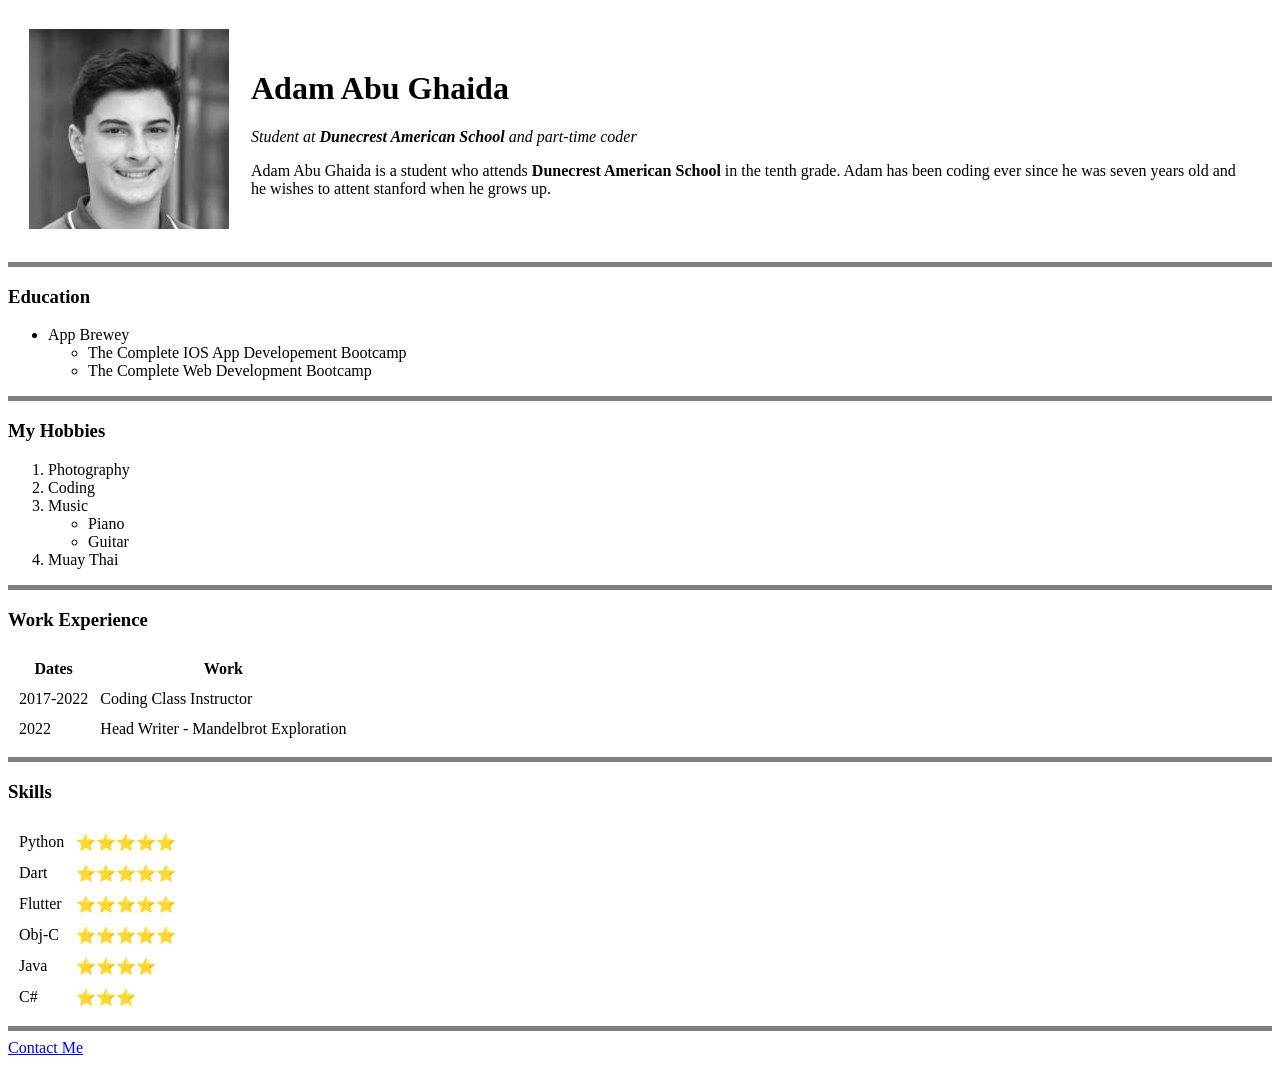
==== index.html @ d2e4e64f "Add Content" ====
<!DOCTYPE html>
<html lang="en" dir="ltr">

<head>
  <meta charset="utf-8">
  <title>Corded Dev</title>
</head>

<body>
  <table cellspacing='20'>
    <tr>
      <td> <img src="adama.jpeg" alt="me"></td>
      <td>
        <h1>Adam Abu Ghaida</h1>
        <p><em>Student at <strong>Dunecrest American School</strong> and part-time coder</em></p>

        <p>Adam Abu Ghaida is a student who attends <strong>Dunecrest American School</strong> in the tenth grade. Adam has been coding ever since he was seven years old and he wishes to attent stanford when he grows up.</p>
      </td>
    </tr>
  </table>


  <hr size='5' noshade>
  <h3>Education</h3>
  <ul>
    <li>App Brewey <ul>
        <li>The Complete IOS App Developement Bootcamp</li>
        <li>The Complete Web Development Bootcamp</li>
      </ul>
    </li>
  </ul>
  <hr size='5' noshade>
  <h3>My Hobbies</h3>
  <ol>
    <li>Photography</li>
    <li>Coding</li>
    <li>Music
      <ul>
        <li>Piano</li>
        <li>Guitar</li>
      </ul>
    </li>
    <li>Muay Thai</li>
  </ol>
  <hr size='5' noshade>
  <h3>Work Experience</h3>
  <table cellspacing='10'>
    <thead>
      <tr>
        <th>Dates</th>
        <th>Work</th>
      </tr>
    </thead>
    <tbody>
      <tr>
        <td>2017-2022</td>
        <td>Coding Class Instructor</td>
      </tr>
      <tr>
        <td>2022</td>
        <td>Head Writer - Mandelbrot Exploration</td>
      </tr>
    </tbody>
  </table>
  <hr size='5' noshade>
  <h3>Skills</h3>
  <table cellspacing='10'>



      <tr>
        <td>Python </td><td>⭐️⭐️⭐️⭐️⭐️</td>
      </tr>
      <tr>
        <td>Dart </td><td>⭐️⭐️⭐️⭐️⭐️</td>
      </tr>
      <tr>
        <td>Flutter </td><td>⭐️⭐️⭐️⭐️⭐️</td>
      </tr>


      <tr>
        <td>Obj-C </td><td>⭐️⭐️⭐️⭐️⭐️</td>
      </tr>
      <tr>
        <td>Java  </td><td>⭐️⭐️⭐️⭐️</td>
      </tr>
      <tr>
        <td>C# </td><td>⭐️⭐️⭐️</td>
      </tr>

  </table>
  <hr noshade size='5'>
  <a href="contact.html"> Contact Me</a>
</body>

</html>
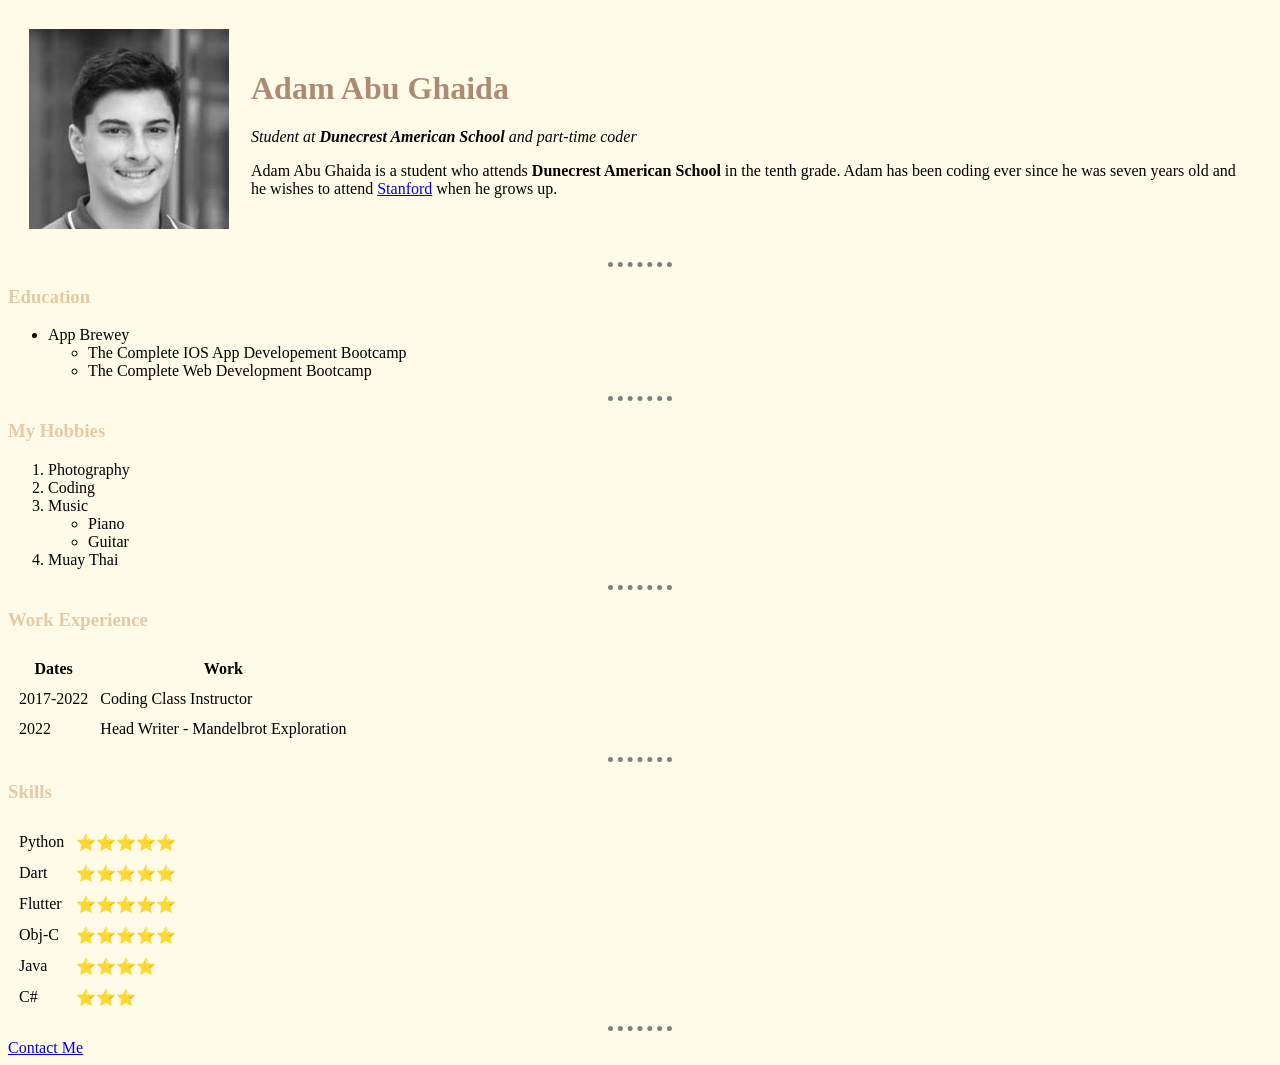
==== commit 9e637b04: "Add CSS" ====
--- a/index.html
+++ b/index.html
@@ -4,6 +4,7 @@
 <head>
   <meta charset="utf-8">
   <title>Corded Dev</title>
+  <link rel="stylesheet" href="css/styles.css">
 </head>
 
 <body>
@@ -14,13 +15,13 @@
         <h1>Adam Abu Ghaida</h1>
         <p><em>Student at <strong>Dunecrest American School</strong> and part-time coder</em></p>
 
-        <p>Adam Abu Ghaida is a student who attends <strong>Dunecrest American School</strong> in the tenth grade. Adam has been coding ever since he was seven years old and he wishes to attent stanford when he grows up.</p>
+        <p>Adam Abu Ghaida is a student who attends <strong>Dunecrest American School</strong> in the tenth grade. Adam has been coding ever since he was seven years old and he wishes to attend <a href="stanford.edu">Stanford</a> when he grows up.</p>
       </td>
     </tr>
   </table>
 
 
-  <hr size='5' noshade>
+  <hr   >
   <h3>Education</h3>
   <ul>
     <li>App Brewey <ul>
@@ -29,7 +30,7 @@
       </ul>
     </li>
   </ul>
-  <hr size='5' noshade>
+  <hr  >
   <h3>My Hobbies</h3>
   <ol>
     <li>Photography</li>
@@ -42,7 +43,7 @@
     </li>
     <li>Muay Thai</li>
   </ol>
-  <hr size='5' noshade>
+  <hr   >
   <h3>Work Experience</h3>
   <table cellspacing='10'>
     <thead>
@@ -62,7 +63,7 @@
       </tr>
     </tbody>
   </table>
-  <hr size='5' noshade>
+  <hr  >
   <h3>Skills</h3>
   <table cellspacing='10'>
 
@@ -90,7 +91,7 @@
       </tr>
 
   </table>
-  <hr noshade size='5'>
+  <hr  >
   <a href="contact.html"> Contact Me</a>
 </body>
 
--- a/css/styles.css
+++ b/css/styles.css
@@ -0,0 +1,21 @@
+body {
+  background-color: #FFFBE9;
+}
+
+hr {
+  border-style: none;
+  border-top-style: dotted;
+  border-color: grey;
+  border-width: 5px;
+  width: 20px;
+  width: 5%;
+}
+
+h1{
+  color: #AD8B73;
+
+}
+
+h3{
+  color: #E3CAA5;
+}
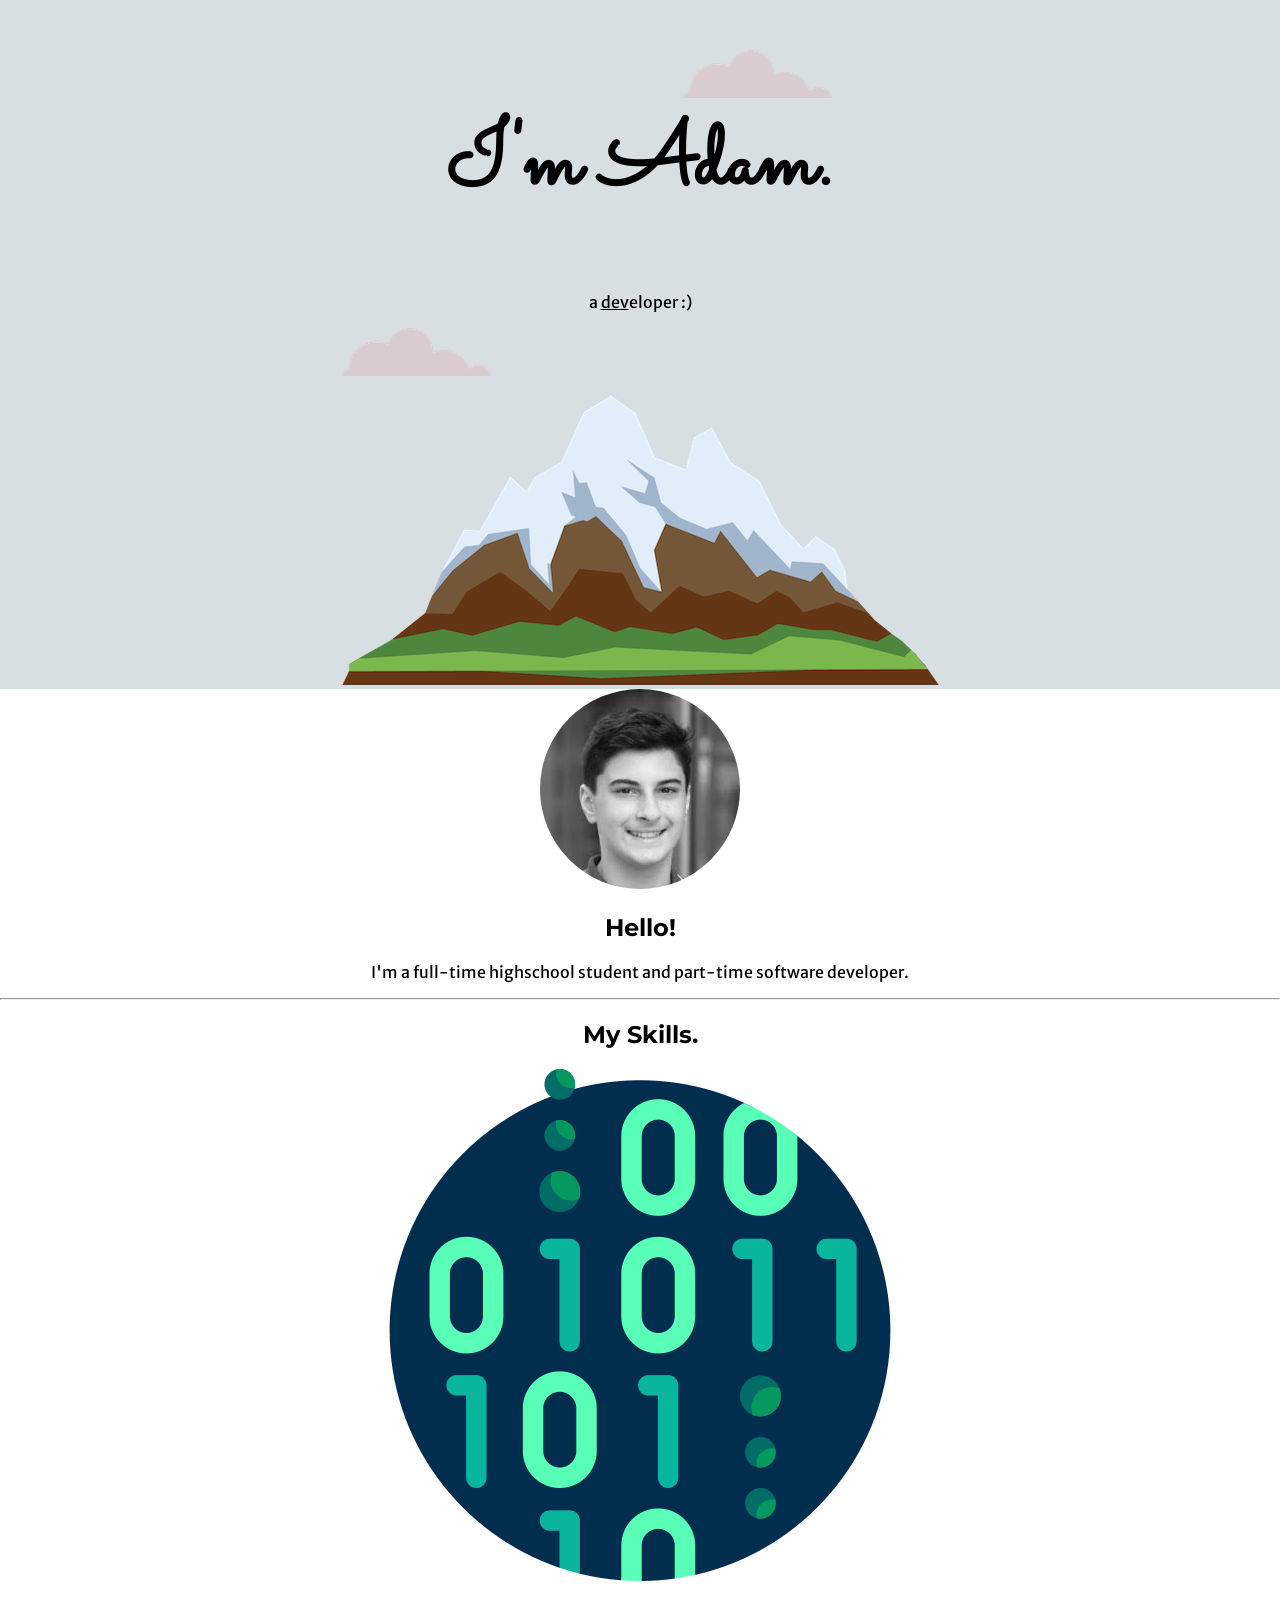
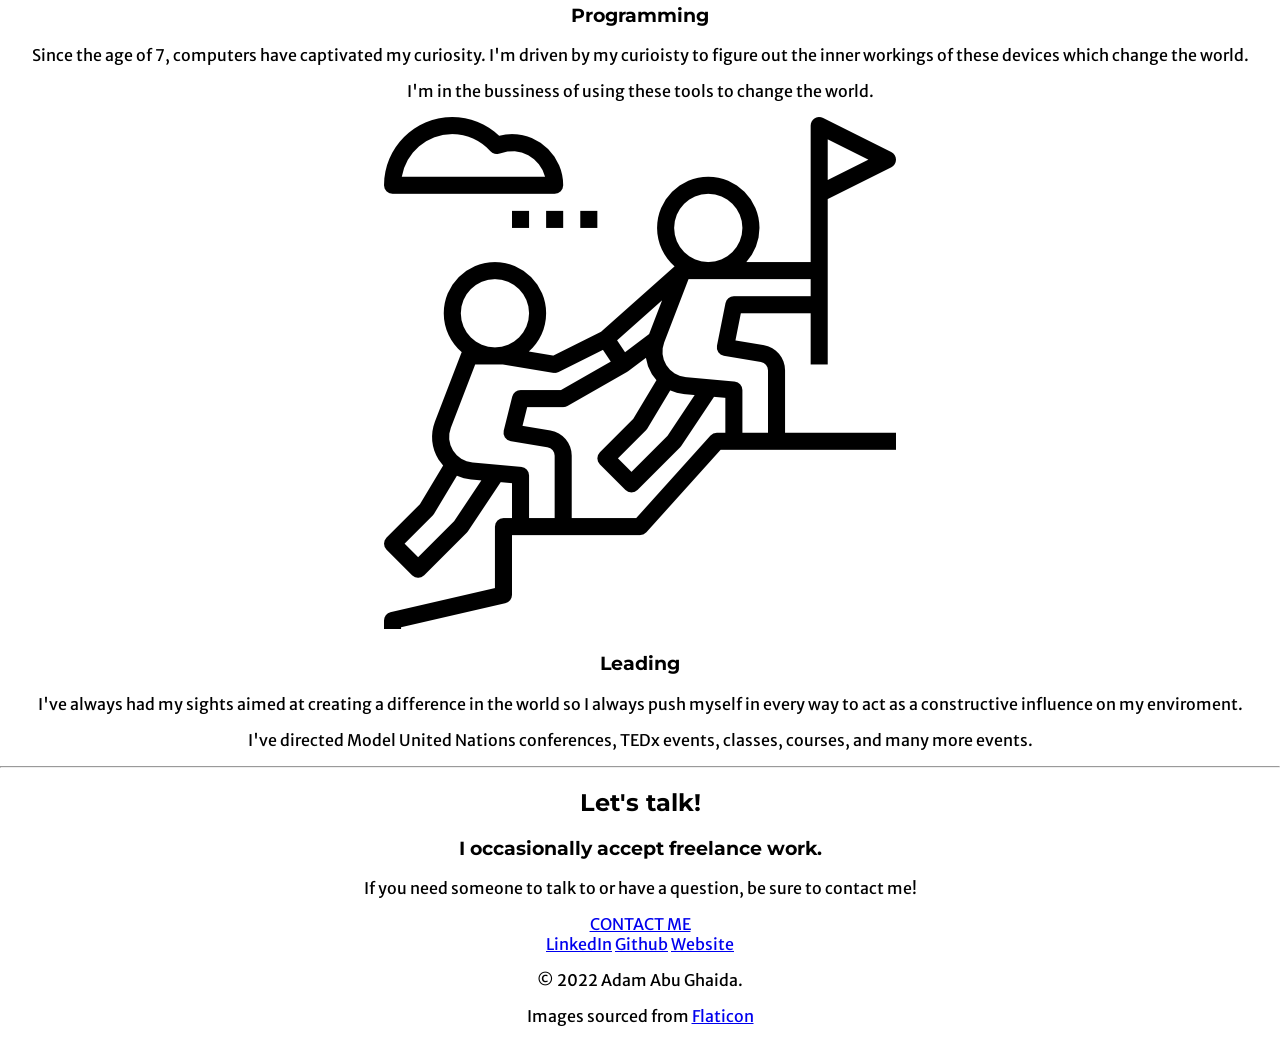
==== commit a162d59e: "Init commit to branch Design-Ex" ====
--- a/index.html
+++ b/index.html
@@ -1,98 +1,62 @@
 <!DOCTYPE html>
 <html lang="en" dir="ltr">
+  <head>
+    <meta charset="utf-8">
+    <title>Adam</title>
+    <link rel="stylesheet" href="css/styles.css">
+    <link rel="icon" href="favicon.ico">
+    <link rel="preconnect" href="https://fonts.googleapis.com">
+    <link rel="preconnect" href="https://fonts.gstatic.com" crossorigin>
+    <link href="https://fonts.googleapis.com/css2?family=Merriweather+Sans&family=Montserrat&family=Sacramento&display=swap" rel="stylesheet">
+  </head>
+  <body>
+    <div class="topC">
+      <img class="topCloud" src="images/cloud.png" alt="cloud-image">
 
-<head>
-  <meta charset="utf-8">
-  <title>Corded Dev</title>
-  <link rel="stylesheet" href="css/styles.css">
-</head>
-
-<body>
-  <table cellspacing='20'>
-    <tr>
-      <td> <img src="adama.jpeg" alt="me"></td>
-      <td>
-        <h1>Adam Abu Ghaida</h1>
-        <p><em>Student at <strong>Dunecrest American School</strong> and part-time coder</em></p>
-
-        <p>Adam Abu Ghaida is a student who attends <strong>Dunecrest American School</strong> in the tenth grade. Adam has been coding ever since he was seven years old and he wishes to attend <a href="stanford.edu">Stanford</a> when he grows up.</p>
-      </td>
-    </tr>
-  </table>
+      <h1>I'm Adam.</h1 >
+      <p>a <span class="dev">dev</span>eloper :)</p>
+      <img class="bottomCloud" src="images/cloud.png" alt="">
+      <img src="images/mountain.png" alt="">
+    </div>
+    <div class="middle-container">
+      <div class="profile">
+        <img src="images/adama.jpeg" alt="" style="border-radius:100%">
+        <h2>Hello!</h2>
+        <p>I'm a full-time highschool student and part-time software developer.</p>
+      </div>
+      <hr>
+      <div class="skills">
+        <h2>My Skills.</h2>
+        <div class="skill-row">
+          <img class="images/computer.png" src="images/code.png" alt="">
+          <h3>Programming</h3>
+          <p>Since the age of 7, computers have captivated my curiosity. I'm driven by my curioisty to figure out the inner workings of these devices which change the world.</p>
+          <p>I'm in the bussiness of using these tools to change the world.</p>
+        </div>
+        <div class="skill-row">
+          <img class="" src="images/leadership.png" alt="">
+          <h3>Leading</h3>
+          <p>I've always had my sights aimed at creating a difference in the world so I always push myself in every way to act as a constructive influence on my enviroment.</p>
+          <p>I've directed Model United Nations conferences, TEDx events, classes, courses, and many more events.</p>
+        </div>
+      </div>
+      <hr>
+      <div class="contact-me">
+        <h2>Let's talk!</h2>
+        <h3>I occasionally accept freelance work.</h3>
+        <p>If you need someone to talk to or have a question, be sure to contact me!</p>
+        <a class="btn" href="mailto:adamabughaida@email.com">CONTACT ME</a>
+      </div>
+    </div>
 
 
-  <hr   >
-  <h3>Education</h3>
-  <ul>
-    <li>App Brewey <ul>
-        <li>The Complete IOS App Developement Bootcamp</li>
-        <li>The Complete Web Development Bootcamp</li>
-      </ul>
-    </li>
-  </ul>
-  <hr  >
-  <h3>My Hobbies</h3>
-  <ol>
-    <li>Photography</li>
-    <li>Coding</li>
-    <li>Music
-      <ul>
-        <li>Piano</li>
-        <li>Guitar</li>
-      </ul>
-    </li>
-    <li>Muay Thai</li>
-  </ol>
-  <hr   >
-  <h3>Work Experience</h3>
-  <table cellspacing='10'>
-    <thead>
-      <tr>
-        <th>Dates</th>
-        <th>Work</th>
-      </tr>
-    </thead>
-    <tbody>
-      <tr>
-        <td>2017-2022</td>
-        <td>Coding Class Instructor</td>
-      </tr>
-      <tr>
-        <td>2022</td>
-        <td>Head Writer - Mandelbrot Exploration</td>
-      </tr>
-    </tbody>
-  </table>
-  <hr  >
-  <h3>Skills</h3>
-  <table cellspacing='10'>
+    <div class="bottom-container">
+      <a class="footer-link" href="https://www.linkedin.com/in/adamghaida">LinkedIn</a>
+      <a class="footer-link" href="https://github.com/AdamGhaida">Github</a>
+      <a class="footer-link" href="https://www.appbrewery.co/">Website</a>
+      <p>© 2022 Adam Abu Ghaida.</p>
+      <p>Images sourced from <a href="https://www.flaticon.com/">Flaticon</a></p>
+    </div>
 
-
-
-      <tr>
-        <td>Python </td><td>⭐️⭐️⭐️⭐️⭐️</td>
-      </tr>
-      <tr>
-        <td>Dart </td><td>⭐️⭐️⭐️⭐️⭐️</td>
-      </tr>
-      <tr>
-        <td>Flutter </td><td>⭐️⭐️⭐️⭐️⭐️</td>
-      </tr>
-
-
-      <tr>
-        <td>Obj-C </td><td>⭐️⭐️⭐️⭐️⭐️</td>
-      </tr>
-      <tr>
-        <td>Java  </td><td>⭐️⭐️⭐️⭐️</td>
-      </tr>
-      <tr>
-        <td>C# </td><td>⭐️⭐️⭐️</td>
-      </tr>
-
-  </table>
-  <hr  >
-  <a href="contact.html"> Contact Me</a>
-</body>
-
+  </body>
 </html>
--- a/css/styles.css
+++ b/css/styles.css
@@ -1,21 +1,46 @@
-body {
-  background-color: #FFFBE9;
-}
-
-hr {
-  border-style: none;
-  border-top-style: dotted;
-  border-color: grey;
-  border-width: 5px;
-  width: 20px;
-  width: 5%;
+body{
+  margin: 0;
+  text-align: center;
+  font-family: 'Merriweather Sans', sans-serif;
 }
 
 h1{
-  color: #AD8B73;
+  margin-top: 0;
+  font-family: 'Sacramento', cursive;
+  font-size: 5.625em;
 
 }
 
-h3{
-  color: #E3CAA5;
+h2,h3{
+  font-family: 'Montserrat', sans-serif;
 }
+
+.dev{
+  text-decoration: underline;
+}
+
+
+.topC {
+  background-color: #D8DFE2;
+  position: relative;
+  padding-top: 100px
+}
+
+.midC {
+
+}
+
+.bottomC{
+  background-color: yellow;
+
+}
+
+
+.bottomCloud{
+  position: absolute;
+}
+.topCloud{
+  position: absolute;
+  right: 35%;
+  top: 50px;
+}
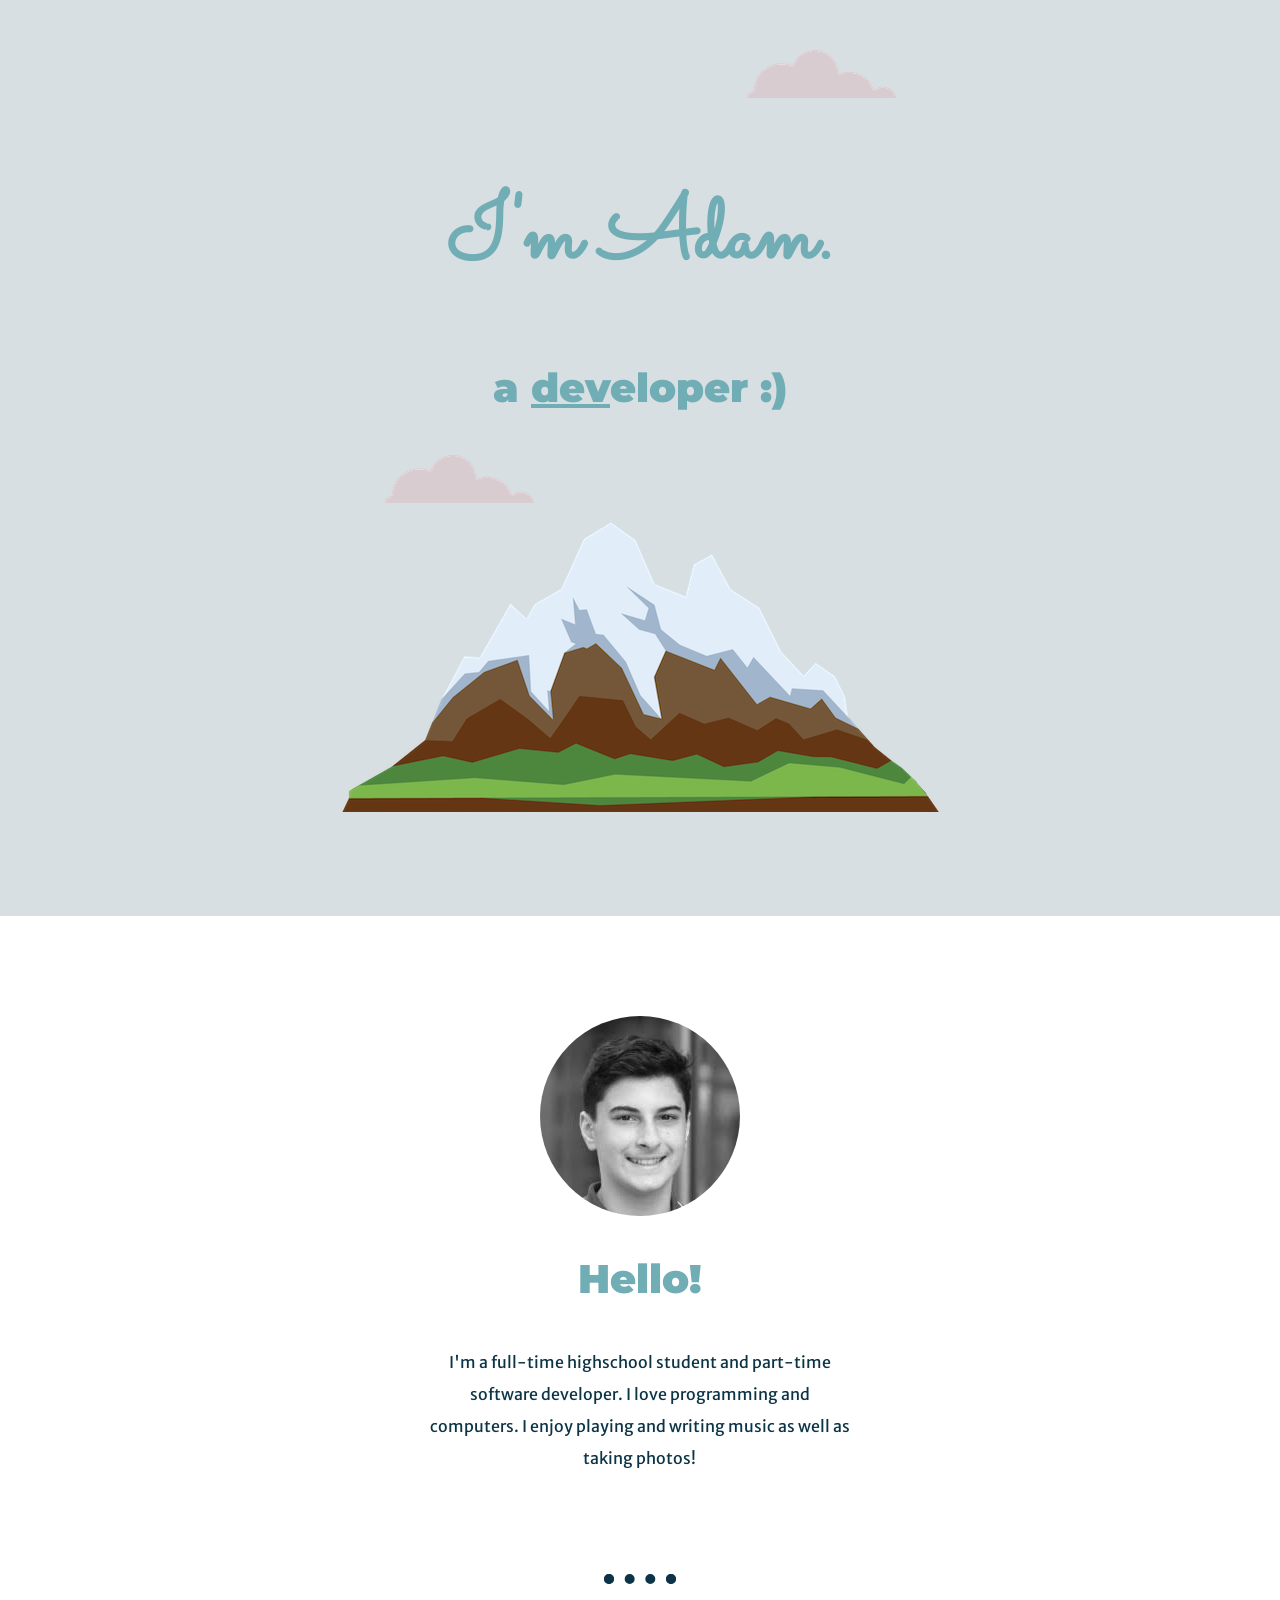
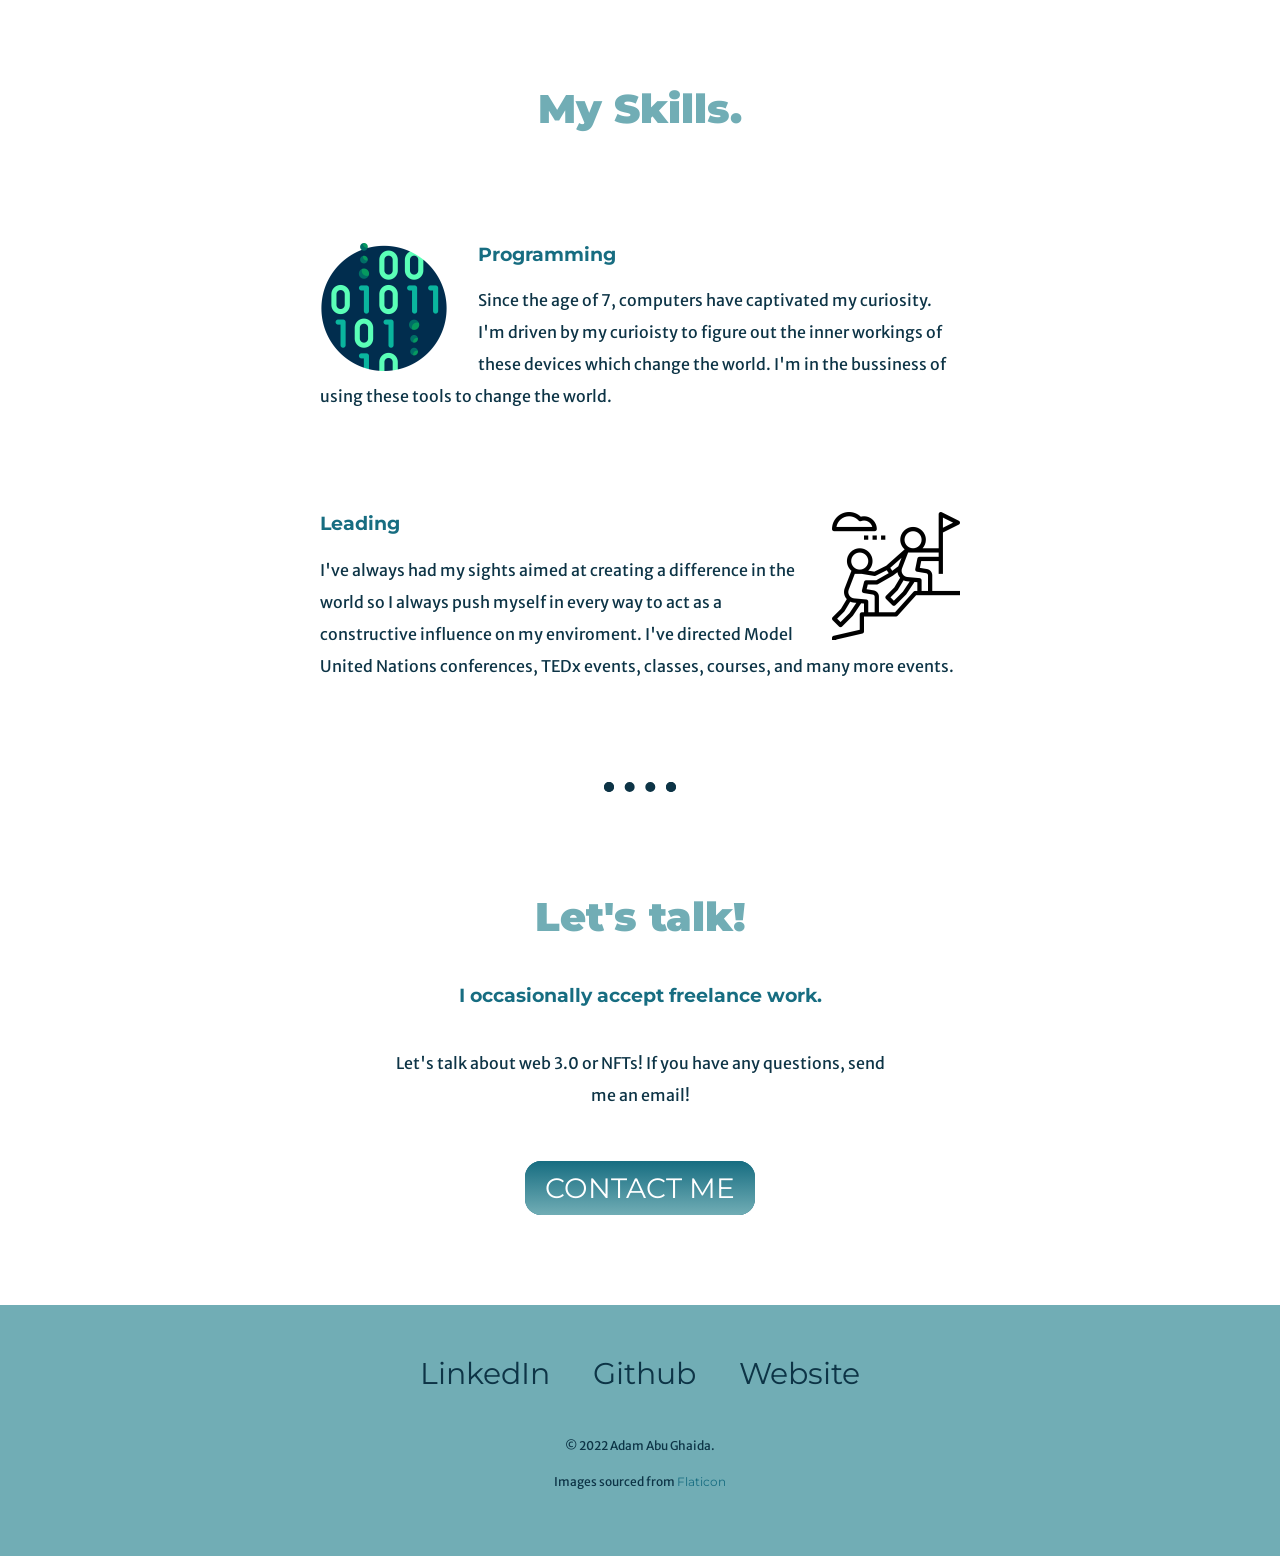
==== commit dd823a74: "Finish website" ====
--- a/index.html
+++ b/index.html
@@ -14,48 +14,47 @@
       <img class="topCloud" src="images/cloud.png" alt="cloud-image">
 
       <h1>I'm Adam.</h1 >
-      <p>a <span class="dev">dev</span>eloper :)</p>
+      <h2 class="developer">a <span class="dev">dev</span>eloper :)</h2>
       <img class="bottomCloud" src="images/cloud.png" alt="">
-      <img src="images/mountain.png" alt="">
+      <img src="images/mountain.png" alt="mountain img">
     </div>
-    <div class="middle-container">
+    <div class="midC">
       <div class="profile">
         <img src="images/adama.jpeg" alt="" style="border-radius:100%">
         <h2>Hello!</h2>
-        <p>I'm a full-time highschool student and part-time software developer.</p>
+        <p class="intro">I'm a full-time highschool student and part-time software developer. I love programming and computers. I enjoy playing and writing music as well as taking photos!</p>
       </div>
       <hr>
       <div class="skills">
         <h2>My Skills.</h2>
         <div class="skill-row">
-          <img class="images/computer.png" src="images/code.png" alt="">
+          <img class="computer" src="images/code.png" alt="">
           <h3>Programming</h3>
-          <p>Since the age of 7, computers have captivated my curiosity. I'm driven by my curioisty to figure out the inner workings of these devices which change the world.</p>
-          <p>I'm in the bussiness of using these tools to change the world.</p>
+          <p>Since the age of 7, computers have captivated my curiosity. I'm driven by my curioisty to figure out the inner workings of these devices which change the world. I'm in the bussiness of using these tools to change the world.</p>
         </div>
         <div class="skill-row">
-          <img class="" src="images/leadership.png" alt="">
+          <img class="leader" src="images/leadership.png" alt="">
           <h3>Leading</h3>
-          <p>I've always had my sights aimed at creating a difference in the world so I always push myself in every way to act as a constructive influence on my enviroment.</p>
-          <p>I've directed Model United Nations conferences, TEDx events, classes, courses, and many more events.</p>
+          <p>I've always had my sights aimed at creating a difference in the world so I always push myself in every way to act as a constructive influence on my enviroment. I've directed Model United Nations conferences, TEDx events, classes, courses, and many more events.</p>
+
         </div>
       </div>
       <hr>
       <div class="contact-me">
         <h2>Let's talk!</h2>
         <h3>I occasionally accept freelance work.</h3>
-        <p>If you need someone to talk to or have a question, be sure to contact me!</p>
+        <p class="contact-message">Let's talk about web 3.0 or NFTs! If you have any questions, send me an email!</p>
         <a class="btn" href="mailto:adamabughaida@email.com">CONTACT ME</a>
       </div>
     </div>
 
 
-    <div class="bottom-container">
+    <div class="bottomC">
       <a class="footer-link" href="https://www.linkedin.com/in/adamghaida">LinkedIn</a>
       <a class="footer-link" href="https://github.com/AdamGhaida">Github</a>
       <a class="footer-link" href="https://www.appbrewery.co/">Website</a>
-      <p>© 2022 Adam Abu Ghaida.</p>
-      <p>Images sourced from <a href="https://www.flaticon.com/">Flaticon</a></p>
+      <p class="copy">© 2022 Adam Abu Ghaida.</p>
+      <p class="sourcing">Images sourced from <a id="flaticon" href="https://www.flaticon.com/">Flaticon</a></p>
     </div>
 
   </body>
--- a/css/styles.css
+++ b/css/styles.css
@@ -2,45 +2,158 @@
   margin: 0;
   text-align: center;
   font-family: 'Merriweather Sans', sans-serif;
+  color: #0D3446;
 }
 
 h1{
-  margin-top: 0;
+  margin: 50px auto 0 auto;
   font-family: 'Sacramento', cursive;
-  font-size: 5.625em;
+  font-size: 5.625rem;
+  color: #71ADB5;
+  line-height: 2 ;
+}
+
+h2{
+  font-family: 'Montserrat', sans-serif;
+  font-size: 2.5rem;
+  color: #71ADB5;
+  font-weight: 900;
+  padding-bottom: 10px;
+}
+h3{
+  font-family: 'Montserrat', sans-serif;
+  color: #176D81;
+}
+a{
+  color: #176D81;
+  margin:  10px 20px;
+  font-size: 1.875rem;
+  text-decoration: none;
+  font-family: 'Montserrat', sans-serif;
+}
+a:hover{
+  color: #D8DFE2;
+}
+#flaticon{
+  margin:  auto;
+  font-size: 0.75rem;
+}
+.copy{
+  font-size: 0.75rem;
+  padding: 30px 0 0 0;
+}
+.sourcing{
+  font-size: 0.75rem;
+  padding: 0 0 30px 0;
+}
+p{
+  line-height: 2;
+}
+
+hr {
+  border: dotted #0D3446 10px;
+
+  border-bottom: none;
+  width: 4%;
+  margin: 100px auto;
+
 
 }
 
-h2,h3{
-  font-family: 'Montserrat', sans-serif;
+
+.developer{
+  font-size: 2.5rem;
 }
+
 
 .dev{
   text-decoration: underline;
 }
 
+.midC{
+  margin: 100px 0;
+}
 
 .topC {
   background-color: #D8DFE2;
   position: relative;
-  padding-top: 100px
+  padding-top: 100px;
+  padding-bottom: 100px;
 }
 
-.midC {
-
+.intro{
+  width: 33%;
+  margin: auto;
 }
 
+
 .bottomC{
-  background-color: yellow;
-
+  background-color: #71ADB5;
+  padding: 50px 0 20px;
 }
 
 
 .bottomCloud{
   position: absolute;
+  left: 30%
 }
 .topCloud{
   position: absolute;
-  right: 35%;
+  right: 30%;
   top: 50px;
 }
+
+.skill-row{
+  width: 50%;
+  height: 50%;
+  margin: 100px auto;
+  text-align: left;
+
+
+}
+
+
+.computer {
+  width: 20%;
+  float: left;
+  margin: auto 30px auto auto;
+}
+.leader{
+  width: 20%;
+  float: right;
+  margin: auto auto auto 30px;
+}
+
+
+.btn {
+  background: #176D81;
+  background-image: -webkit-linear-gradient(top, #176D81, #71ADB5);
+  background-image: -moz-linear-gradient(top, #176D81, #71ADB5);
+  background-image: -ms-linear-gradient(top, #176D81, #71ADB5);
+  background-image: -o-linear-gradient(top, #176D81, #71ADB5);
+  background-image: linear-gradient(to bottom, #176D81, #71ADB5);
+  -webkit-border-radius: 16;
+  -moz-border-radius: 16;
+  border-radius: 16px;
+  font-family: 'Montserrat', sans-serif;
+  color: #ffffff;
+  font-size: 28px;
+  padding: 10px 20px 10px 20px;
+  text-decoration: none;
+}
+.contact-message{
+  width: 40%;
+  margin: 40px auto 60px;
+}
+.btn:hover {
+  background: #71ADB5;
+  background-image: -webkit-linear-gradient(top, #71ADB5, #176D81);
+  background-image: -moz-linear-gradient(top, #71ADB5, #176D81);
+  background-image: -ms-linear-gradient(top, #71ADB5, #176D81);
+  background-image: -o-linear-gradient(top, #71ADB5, #176D81);
+  background-image: linear-gradient(to bottom, #71ADB5, #176D81);
+  text-decoration: none;
+}
+.footer-link{
+  color: #0D3446;
+}
